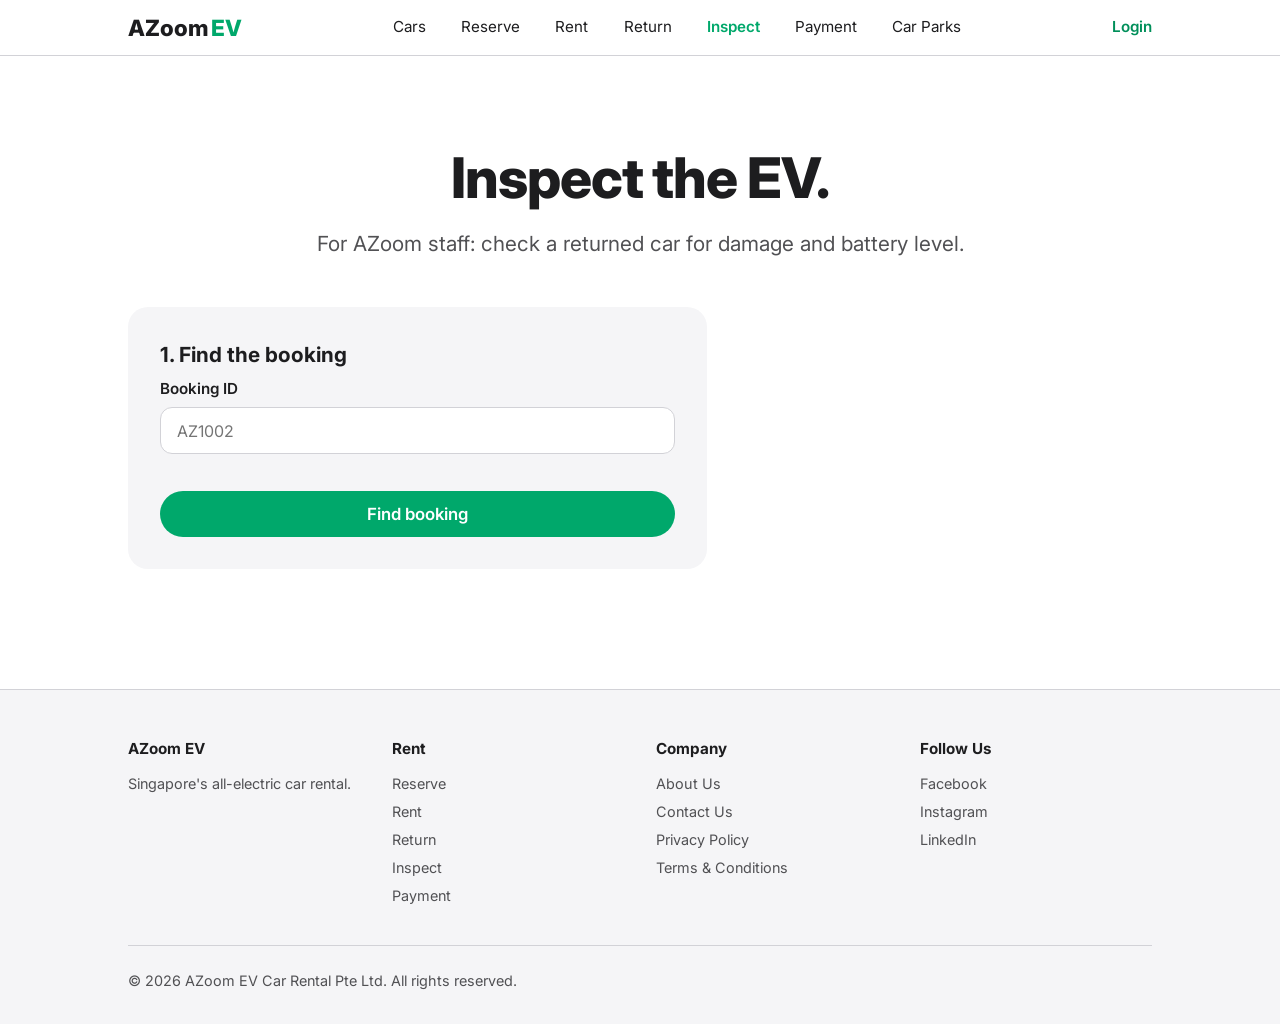
==== inspect.html @ 1f2c5969 "Add employee inspection page Staff look up a Returned booking, tick any damage from a price list, en" ====
<!DOCTYPE html>
<html lang="en">
<head>
    <meta charset="UTF-8">
    <meta name="viewport" content="width=device-width, initial-scale=1.0">
    <title>Inspect a Car | AZoom EV</title>
    <link href="https://fonts.googleapis.com/css2?family=Inter:wght@400;500;600;700;800&display=swap" rel="stylesheet">
    <link rel="stylesheet" href="Car_rental.css">
</head>
<body>
    <header>
        <a href="index.html" class="logo">AZoom<span>EV</span></a>
        <nav>
            <a href="index.html#fleet">Cars</a>
            <a href="reserve.html">Reserve</a>
            <a href="rent.html">Rent</a>
            <a href="return.html">Return</a>
            <a href="inspect.html" class="current">Inspect</a>
            <a href="#">Payment</a>
            <a href="index.html#carparks">Car Parks</a>
        </nav>
        <a href="#" class="login">Login</a>
    </header>

    <main>
        <section class="page-title">
            <h1>Inspect the EV.</h1>
            <p class="section-sub">For AZoom staff: check a returned car for damage and battery level.</p>
        </section>

        <section class="reserve-layout">
            <div>
                <form class="reserve-form" id="search-form" novalidate>
                    <fieldset>
                        <legend>1. Find the booking</legend>
                        <label for="booking-id">Booking ID</label>
                        <input type="text" id="booking-id" placeholder="AZ1002" required>
                        <p class="form-error" id="search-error"></p>
                        <button type="submit" class="btn btn-full">Find booking</button>
                    </fieldset>
                </form>

                <form class="reserve-form" id="inspect-form" novalidate hidden>
                    <fieldset>
                        <legend>2. Damage found</legend>
                        <div id="damage-options"></div>
                    </fieldset>
                    <fieldset>
                        <legend>3. Battery</legend>
                        <label for="end-battery">Battery level at return (%)</label>
                        <input type="number" id="end-battery" min="0" max="100" value="80">
                        <p class="hint">A battery below 20% adds a S$30 recharge fee.</p>
                        <label for="notes">Notes</label>
                        <input type="text" id="notes" placeholder="Small scratch on rear bumper">
                    </fieldset>
                    <p class="form-error" id="inspect-error"></p>
                    <button type="submit" class="btn btn-full">Save inspection</button>
                </form>
            </div>

            <aside class="summary" id="booking-card" hidden>
                <img src="" alt="" class="summary-img" id="booking-img">
                <p class="car-type" id="booking-status"></p>
                <h2 id="booking-car"></h2>
                <dl class="summary-lines" id="booking-details"></dl>
                <dl class="summary-lines" id="charge-lines"></dl>
            </aside>
        </section>

        <section class="confirmation" id="inspect-done" hidden>
            <div class="confirm-card">
                <span class="confirm-tick">&#10003;</span>
                <h2>Inspection saved!</h2>
                <p class="section-sub">Booking</p>
                <p class="booking-id" id="done-id"></p>
                <dl class="summary-lines" id="done-details"></dl>
                <p class="hint">The customer can now view and pay the final bill.</p>
                <a href="inspect.html" class="btn">Next car</a>
            </div>
        </section>
    </main>

    <footer>
        <div class="footer-container">
            <div>
                <h3>AZoom EV</h3>
                <p>Singapore's all-electric car rental.</p>
            </div>
            <div>
                <h3>Rent</h3>
                <ul>
                    <li><a href="reserve.html">Reserve</a></li>
                    <li><a href="rent.html">Rent</a></li>
                    <li><a href="return.html">Return</a></li>
                    <li><a href="inspect.html">Inspect</a></li>
                    <li><a href="#">Payment</a></li>
                </ul>
            </div>
            <div>
                <h3>Company</h3>
                <ul>
                    <li><a href="#">About Us</a></li>
                    <li><a href="#">Contact Us</a></li>
                    <li><a href="#">Privacy Policy</a></li>
                    <li><a href="#">Terms &amp; Conditions</a></li>
                </ul>
            </div>
            <div>
                <h3>Follow Us</h3>
                <ul>
                    <li><a href="#">Facebook</a></li>
                    <li><a href="#">Instagram</a></li>
                    <li><a href="#">LinkedIn</a></li>
                </ul>
            </div>
        </div>
        <p class="copyright">&copy; 2026 AZoom EV Car Rental Pte Ltd. All rights reserved.</p>
    </footer>

    <script src="data.js"></script>
    <script src="inspect.js"></script>
</body>
</html>
---- Car_rental.css ----
/* =========================================
   Colours (change them here once)
========================================= */
:root {
    --black: #1d1d1f;     /* main text, Apple-style near-black */
    --grey-text: #515154; /* secondary text, still easy to read */
    --grey-bg: #f5f5f7;   /* light grey section background */
    --green: #00a86b;     /* AZoom EV brand colour */
    --green-dark: #008f5a;
    --white: #ffffff;
    --border: #d2d2d7;
}

/* =========================================
   Global & Reset
========================================= */
* {
    margin: 0;
    padding: 0;
    box-sizing: border-box;
}

html {
    scroll-behavior: smooth;
}

body {
    font-family: -apple-system, BlinkMacSystemFont, 'Inter', Arial, sans-serif;
    color: var(--black);
    background-color: var(--white);
    line-height: 1.5;
}

a {
    text-decoration: none;
}

[hidden] {
    display: none !important;
}

section {
    padding: 6rem 10%;
    text-align: center;
}

.grey {
    background-color: var(--grey-bg);
}

section h2 {
    font-size: 3rem;
    font-weight: 700;
    letter-spacing: -0.02em;
}

.section-sub {
    font-size: 1.3rem;
    color: var(--grey-text);
    margin: 0.5rem 0 3.5rem;
}

/* Buttons */
.btn {
    display: inline-block;
    padding: 0.8rem 1.8rem;
    border-radius: 999px;
    background-color: var(--green);
    color: var(--white);
    font-size: 1.05rem;
    font-weight: 600;
    transition: background-color 0.2s ease;
}

.btn:hover {
    background-color: var(--green-dark);
}

.btn-small {
    padding: 0.55rem 1.3rem;
    font-size: 0.95rem;
}

.link {
    color: var(--green-dark);
    font-size: 1.1rem;
    font-weight: 500;
}

.link:hover {
    text-decoration: underline;
}

/* =========================================
   Header (thin bar that stays on top)
========================================= */
header {
    position: sticky;
    top: 0;
    z-index: 10;
    display: flex;
    justify-content: space-between;
    align-items: center;
    height: 56px;
    padding: 0 10%;
    background-color: rgba(255, 255, 255, 0.85);
    backdrop-filter: blur(12px);
    border-bottom: 1px solid var(--border);
}

.logo {
    font-size: 1.4rem;
    font-weight: 800;
    color: var(--black);
}

.logo span {
    color: var(--green);
    margin-left: 2px;
}

nav {
    display: flex;
    gap: 2.2rem;
}

nav a {
    color: var(--black);
    font-size: 0.95rem;
    transition: color 0.2s ease;
}

nav a:hover {
    color: var(--green);
}

.login {
    color: var(--green-dark);
    font-weight: 600;
    font-size: 0.95rem;
}

/* =========================================
   Hero
========================================= */
.hero {
    padding: 8rem 10% 6rem;
}

.eyebrow {
    color: var(--green-dark);
    font-size: 1.3rem;
    font-weight: 600;
    margin-bottom: 1rem;
}

.hero h1 {
    font-size: 5rem;
    font-weight: 800;
    line-height: 1.05;
    letter-spacing: -0.03em;
    animation: fadeUp 0.9s ease both;
}

.hero-sub {
    max-width: 640px;
    margin: 1.5rem auto 2.5rem;
    font-size: 1.4rem;
    color: var(--grey-text);
}

.hero-links {
    display: flex;
    justify-content: center;
    align-items: center;
    gap: 2rem;
}

.stats {
    display: flex;
    justify-content: center;
    gap: 5rem;
    margin-top: 5rem;
    padding-top: 3rem;
    border-top: 1px solid var(--border);
}

.stats strong {
    display: block;
    font-size: 2.6rem;
    font-weight: 700;
}

.stats span {
    color: var(--grey-text);
}

/* =========================================
   How It Works
========================================= */
.steps {
    display: grid;
    grid-template-columns: repeat(4, 1fr);
    gap: 1.5rem;
}

.step {
    padding: 2.5rem 1.8rem;
    background-color: var(--white);
    border-radius: 20px;
    text-align: left;
}

.num {
    display: inline-flex;
    align-items: center;
    justify-content: center;
    width: 40px;
    height: 40px;
    margin-bottom: 1.2rem;
    border-radius: 50%;
    background-color: var(--green);
    color: var(--white);
    font-weight: 700;
}

.step h3 {
    font-size: 1.4rem;
    margin-bottom: 0.4rem;
}

.step p {
    color: var(--grey-text);
}

/* =========================================
   Fleet
========================================= */
.car_grid {
    display: flex;
    flex-wrap: wrap;
    justify-content: center;
    gap: 1.5rem;
}

.car {
    flex: 0 1 calc(33.333% - 1rem);
    padding: 2rem;
    background-color: var(--grey-bg);
    border-radius: 20px;
    transition: transform 0.3s ease;
}

.car:hover {
    transform: scale(1.02);
}

.car-img {
    width: 100%;
    height: 180px;
    object-fit: contain;
    margin-bottom: 1.2rem;
    border-radius: 12px;
    background-color: #e8e8ed; /* shows until a photo is added */
}

.car-type {
    color: var(--green-dark);
    font-size: 0.9rem;
    font-weight: 600;
}

.car h3 {
    font-size: 1.7rem;
    margin: 0.2rem 0;
}

.car-specs {
    color: var(--grey-text);
}

.car-price {
    margin: 1rem 0 1.2rem;
    font-size: 1.1rem;
}

.car-price strong {
    font-size: 1.4rem;
}

/* Available / Rented label on each car */
.status {
    display: inline-block;
    margin-top: 0.6rem;
    padding: 0.15rem 0.7rem;
    border-radius: 999px;
    font-size: 0.85rem;
    font-weight: 600;
}

.status.available {
    background-color: #e3f6ee;
    color: var(--green-dark);
}

.status.rented {
    background-color: #fde8e8;
    color: #c0392b;
}

.btn-disabled,
.btn-disabled:hover {
    background-color: #c7c7cc;
    cursor: not-allowed;
}

/* =========================================
   Promotions
========================================= */
.promo_grid {
    display: grid;
    grid-template-columns: repeat(3, 1fr);
    gap: 1.5rem;
}

.promo {
    padding: 2.5rem 2rem;
    background-color: var(--white);
    border-radius: 20px;
    text-align: left;
}

.promo-tag {
    color: #d70015;
    font-size: 0.9rem;
    font-weight: 600;
    margin-bottom: 0.4rem;
}

.promo h3 {
    font-size: 1.5rem;
    margin-bottom: 0.4rem;
}

.promo p:last-child {
    color: var(--grey-text);
}

/* =========================================
   Car Parks
========================================= */
.carpark_grid {
    display: grid;
    grid-template-columns: repeat(5, 1fr);
    gap: 1rem;
}

.carpark {
    padding: 1.8rem 1.2rem;
    border: 1px solid var(--border);
    border-radius: 20px;
    transition: border-color 0.2s ease;
}

.carpark:hover {
    border-color: var(--green);
}

.carpark h3 {
    font-size: 1.25rem;
    margin-bottom: 0.3rem;
}

.carpark p {
    color: var(--grey-text);
    font-size: 0.95rem;
}

.carpark .chargers {
    margin-top: 0.8rem;
    color: var(--green-dark);
    font-weight: 600;
}

/* =========================================
   Testimonials
========================================= */
.testimonial-container {
    display: grid;
    grid-template-columns: repeat(3, 1fr);
    gap: 1.5rem;
    margin-top: 3rem;
}

.testimonial {
    padding: 2.5rem 2rem;
    background-color: var(--white);
    border-radius: 20px;
    text-align: left;
}

.stars {
    color: #f5a623;
    letter-spacing: 2px;
    margin-bottom: 0.8rem;
}

.testimonial p {
    font-size: 1.1rem;
    margin-bottom: 1.2rem;
}

.testimonial h3 {
    font-size: 1rem;
    color: var(--grey-text);
}

/* =========================================
   Footer
========================================= */
footer {
    padding: 3rem 10% 2rem;
    background-color: var(--grey-bg);
    border-top: 1px solid var(--border);
    font-size: 0.9rem;
}

.footer-container {
    display: grid;
    grid-template-columns: repeat(4, 1fr);
    gap: 2rem;
    padding-bottom: 2rem;
    border-bottom: 1px solid var(--border);
}

.footer-container h3 {
    font-size: 0.95rem;
    margin-bottom: 0.8rem;
}

.footer-container p,
.footer-container a {
    color: var(--grey-text);
}

.footer-container ul {
    list-style: none;
}

.footer-container li {
    margin-bottom: 0.4rem;
}

.footer-container a:hover {
    color: var(--black);
    text-decoration: underline;
}

.copyright {
    padding-top: 1.5rem;
    color: var(--grey-text);
}

/* =========================================
   Reserve Page
========================================= */
nav a.current {
    color: var(--green);
    font-weight: 600;
}

.page-title {
    padding: 5rem 10% 0;
}

.page-title h1 {
    font-size: 3.5rem;
    font-weight: 800;
    letter-spacing: -0.02em;
}

.page-title .section-sub {
    margin-bottom: 0;
}

.reserve-layout {
    display: grid;
    grid-template-columns: 1.4fr 1fr;
    gap: 2rem;
    align-items: start;
    padding-top: 3rem;
    text-align: left;
}

.reserve-form fieldset {
    margin-bottom: 1.5rem;
    padding: 2rem;
    border: none;
    border-radius: 20px;
    background-color: var(--grey-bg);
}

.reserve-form legend {
    float: left;
    width: 100%;
    padding: 0;
    margin-bottom: 0.5rem;
    font-size: 1.3rem;
    font-weight: 700;
}

.reserve-form legend ~ * {
    clear: both;
}

.reserve-form label {
    display: block;
    margin: 0.9rem 0 0.35rem;
    font-size: 0.95rem;
    font-weight: 600;
}

.reserve-form input,
.reserve-form select {
    width: 100%;
    padding: 0.8rem 1rem;
    border: 1px solid var(--border);
    border-radius: 12px;
    background-color: var(--white);
    color: var(--black);
    font-family: inherit;
    font-size: 1rem;
}

.reserve-form input:focus,
.reserve-form select:focus {
    outline: none;
    border-color: var(--green);
    box-shadow: 0 0 0 3px rgba(0, 168, 107, 0.2);
}

.form-row {
    display: grid;
    grid-template-columns: 1fr 1fr;
    gap: 1rem;
}

.hint {
    margin-top: 0.8rem;
    color: var(--grey-text);
    font-size: 0.9rem;
}

.form-error {
    min-height: 1.5rem;
    margin-bottom: 0.8rem;
    color: #d70015;
    font-weight: 600;
}

.btn-full {
    width: 100%;
    border: none;
    font-family: inherit;
    cursor: pointer;
}

.summary {
    position: sticky;
    top: 80px;
    padding: 2rem;
    border: 1px solid var(--border);
    border-radius: 20px;
}

.summary-img {
    width: 100%;
    height: 200px;
    object-fit: contain;
    margin-bottom: 1rem;
    border-radius: 12px;
    background-color: var(--grey-bg);
}

.summary h2 {
    font-size: 1.9rem;
}

.summary-lines {
    margin-top: 1.5rem;
}

.summary-lines div {
    display: flex;
    justify-content: space-between;
    padding: 0.7rem 0;
    border-bottom: 1px solid var(--border);
}

.summary-lines dt {
    color: var(--grey-text);
}

.summary-lines dd {
    font-weight: 600;
}

.summary-total {
    font-size: 1.3rem;
    border-bottom: none !important;
}

.summary-total dt {
    color: var(--black) !important;
    font-weight: 700;
}

.confirmation {
    padding: 5rem 10%;
}

.confirm-card {
    max-width: 560px;
    margin: 0 auto;
    padding: 3rem;
    border-radius: 24px;
    background-color: var(--grey-bg);
    animation: fadeUp 0.6s ease both;
}

.confirm-tick {
    display: inline-flex;
    align-items: center;
    justify-content: center;
    width: 64px;
    height: 64px;
    margin-bottom: 1rem;
    border-radius: 50%;
    background-color: var(--green);
    color: var(--white);
    font-size: 2rem;
}

.confirm-card .section-sub {
    margin: 0.5rem 0 0;
}

.booking-id {
    font-size: 2.6rem;
    font-weight: 800;
    letter-spacing: 0.05em;
    color: var(--green-dark);
}

.confirm-card .summary-lines {
    text-align: left;
}

.confirm-card .btn {
    margin-top: 1.5rem;
}

/* =========================================
   Animation
========================================= */
@keyframes fadeUp {
    from {
        opacity: 0;
        transform: translateY(20px);
    }
    to {
        opacity: 1;
        transform: translateY(0);
    }
}

/* =========================================
   Rent Page
========================================= */
.reserve-form .check-label {
    display: flex;
    align-items: center;
    gap: 0.6rem;
    font-weight: 500;
}

.reserve-form .check-label input {
    width: 20px;
    height: 20px;
    accent-color: var(--green);
}

/* =========================================
   Return Page
========================================= */
.park-options {
    display: grid;
    grid-template-columns: 1fr 1fr;
    gap: 1rem;
    margin-top: 1rem;
}

.reserve-form .park-option {
    display: block;
    margin: 0;
    padding: 1.2rem;
    border: 2px solid var(--border);
    border-radius: 16px;
    background-color: var(--white);
    cursor: pointer;
}

.reserve-form .park-option input {
    display: none;
}

.reserve-form .park-option:has(input:checked) {
    border-color: var(--green);
    box-shadow: 0 0 0 3px rgba(0, 168, 107, 0.2);
}

.park-option strong {
    display: block;
    font-size: 1.1rem;
}

.park-option span {
    display: block;
    color: var(--grey-text);
    font-weight: 400;
}

.park-option .chargers {
    margin-top: 0.5rem;
    color: var(--green-dark);
    font-weight: 600;
}
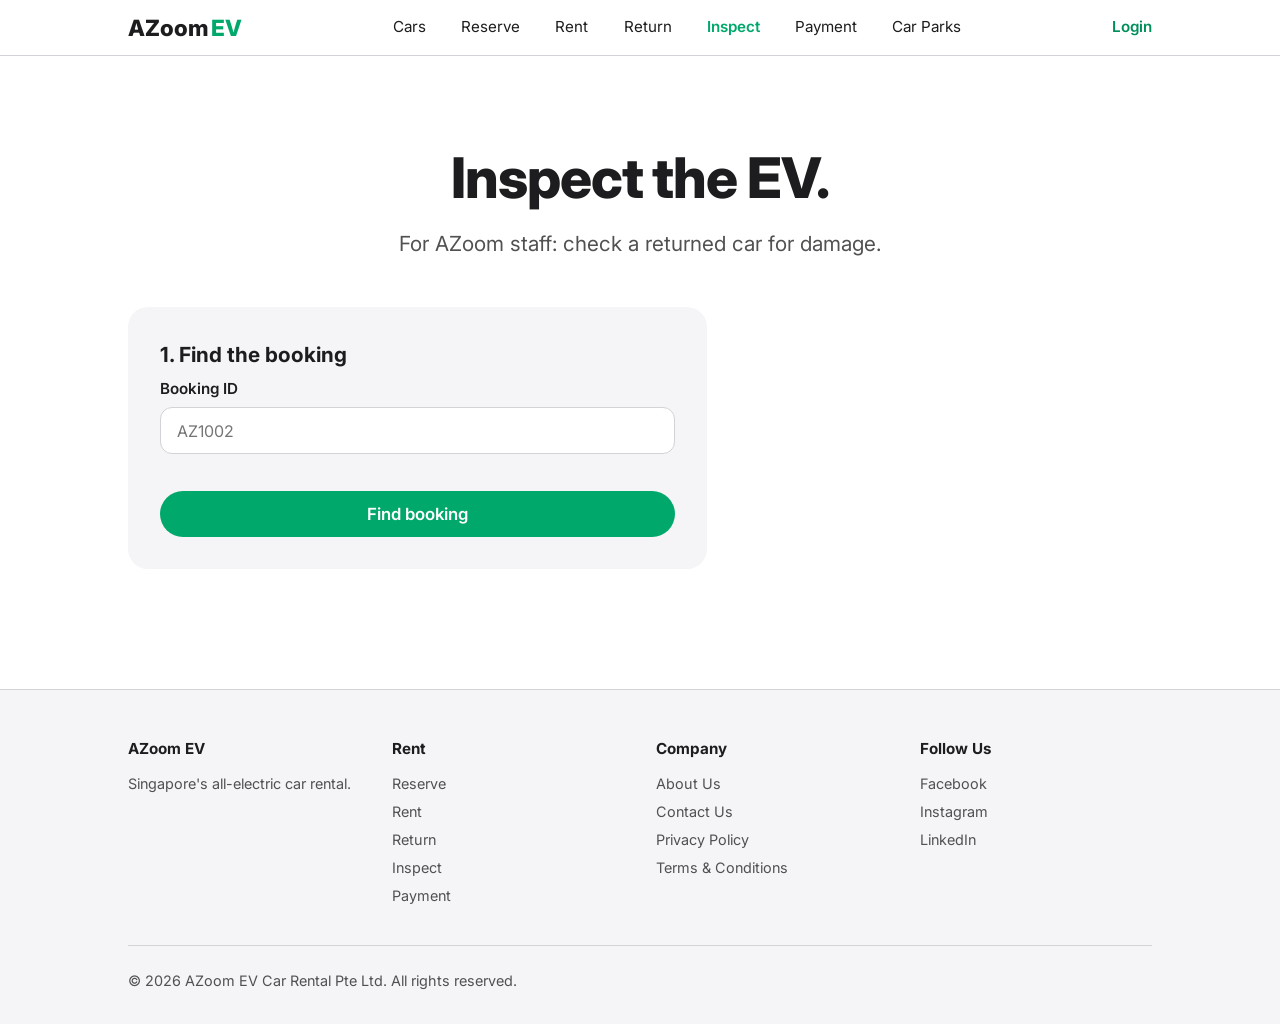
==== commit afa07dae: "Remove battery level and recharge fee Drop the battery field from the rent and inspect pages, the re" ====
--- a/inspect.html
+++ b/inspect.html
@@ -25,7 +25,7 @@
     <main>
         <section class="page-title">
             <h1>Inspect the EV.</h1>
-            <p class="section-sub">For AZoom staff: check a returned car for damage and battery level.</p>
+            <p class="section-sub">For AZoom staff: check a returned car for damage.</p>
         </section>
 
         <section class="reserve-layout">
@@ -46,14 +46,10 @@
                         <div id="damage-options"></div>
                     </fieldset>
                     <fieldset>
-                        <legend>3. Battery</legend>
-                        <label for="end-battery">Battery level at return (%)</label>
-                        <input type="number" id="end-battery" min="0" max="100" value="80">
-                        <p class="hint">A battery below 20% adds a S$30 recharge fee.</p>
+                        <legend>3. Notes</legend>
                         <label for="notes">Notes</label>
                         <input type="text" id="notes" placeholder="Small scratch on rear bumper">
                     </fieldset>
-                    <p class="form-error" id="inspect-error"></p>
                     <button type="submit" class="btn btn-full">Save inspection</button>
                 </form>
             </div>
